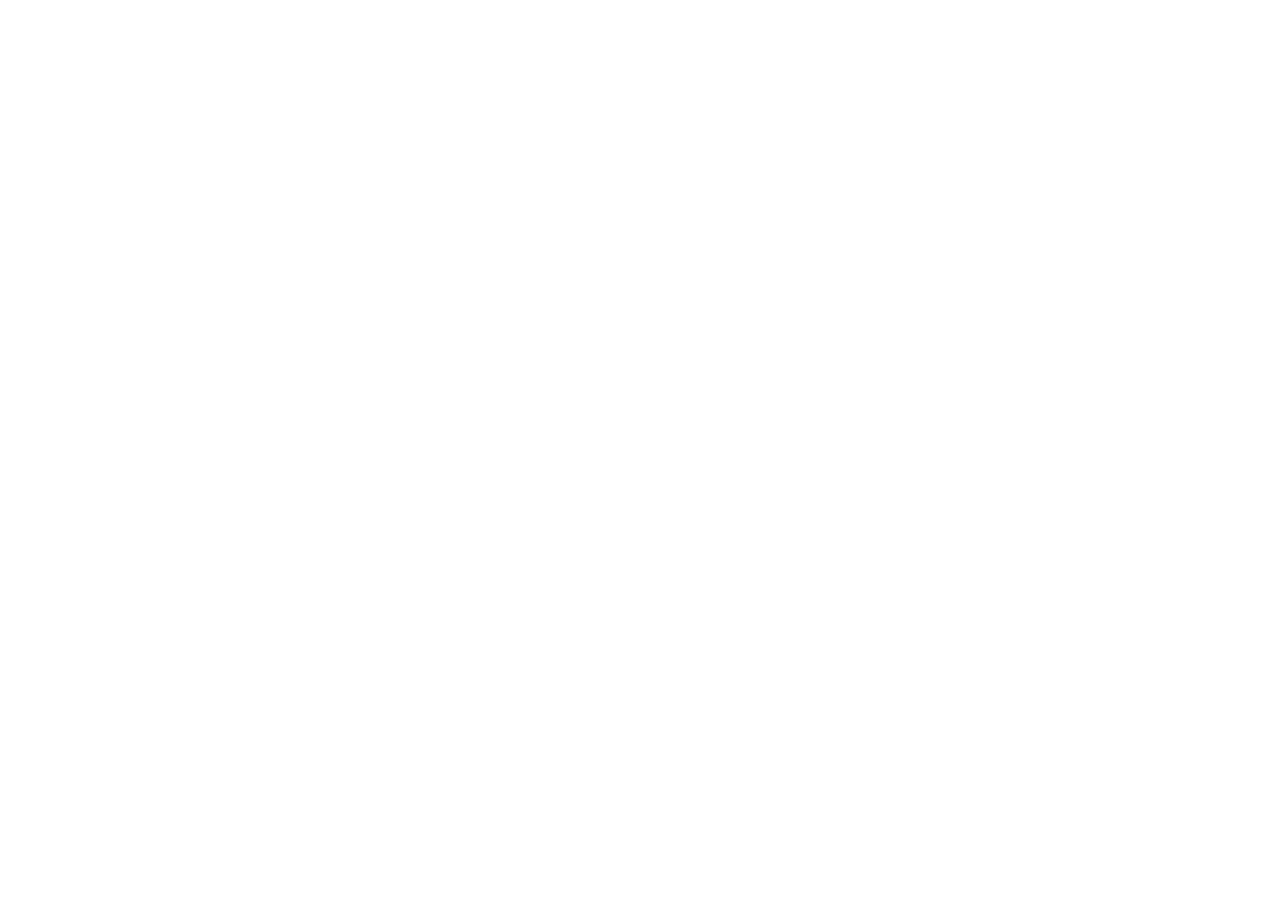
==== index.html @ f49a2af9 "added images and svgs, finilize nav component" ====
<!DOCTYPE html>
<html lang="en">
  <head>
    <meta charset="UTF-8" />
    <meta http-equiv="X-UA-Compatible" content="IE=edge" />
    <meta name="viewport" content="width=device-width, initial-scale=1.0" />
    <title>Document</title>
  </head>
  <body></body>
</html>
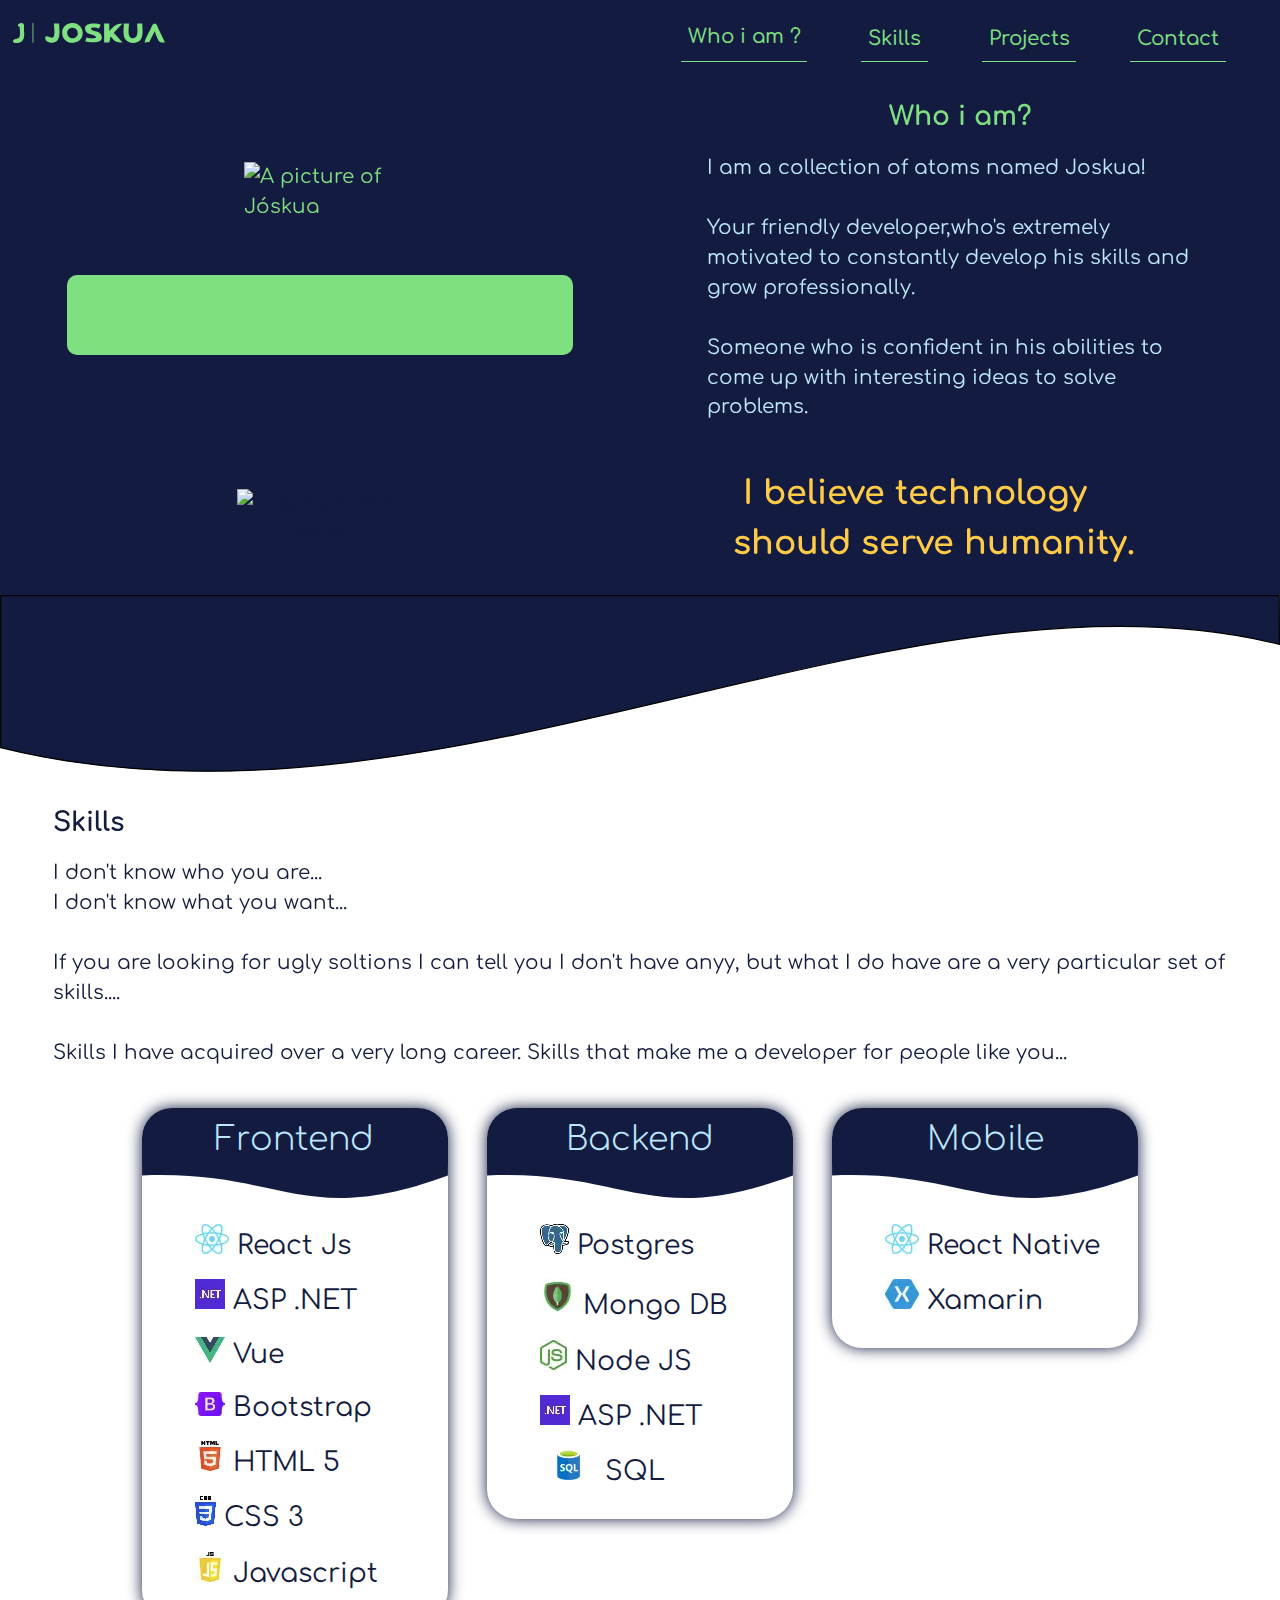
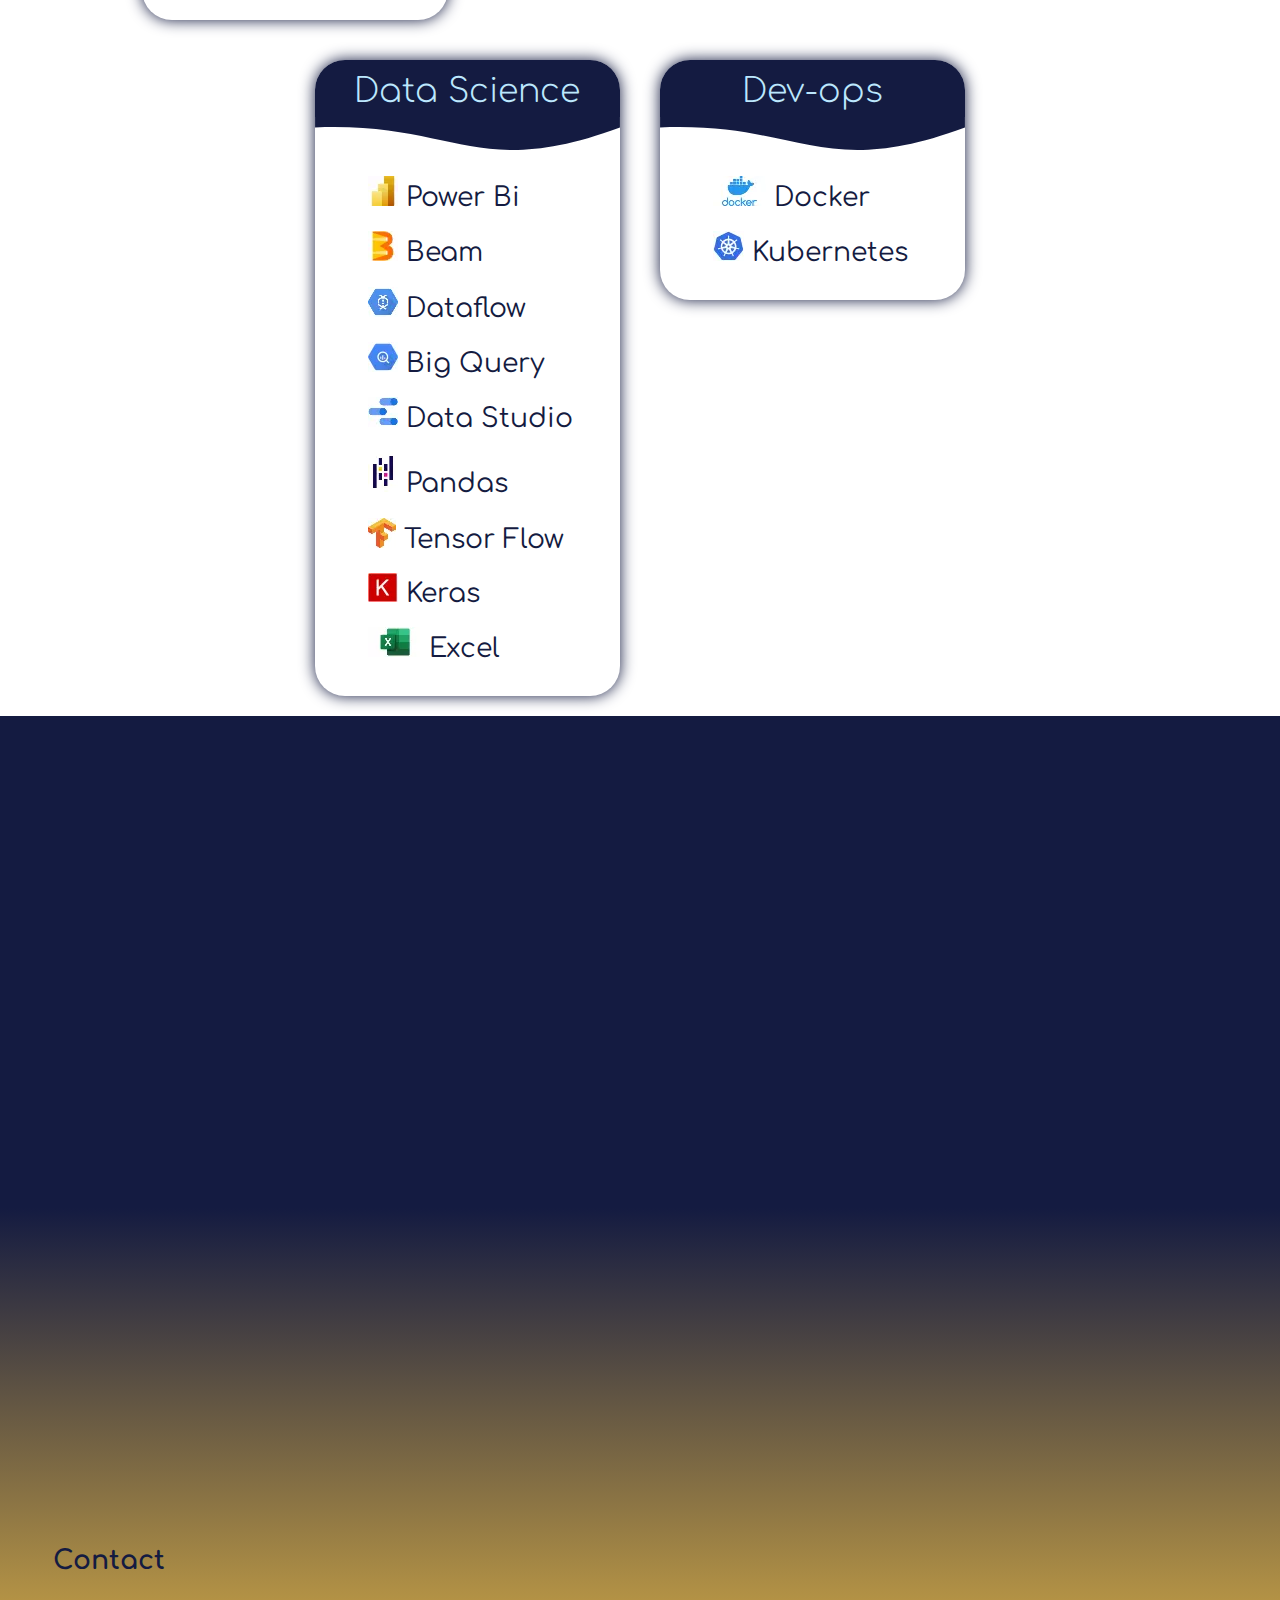
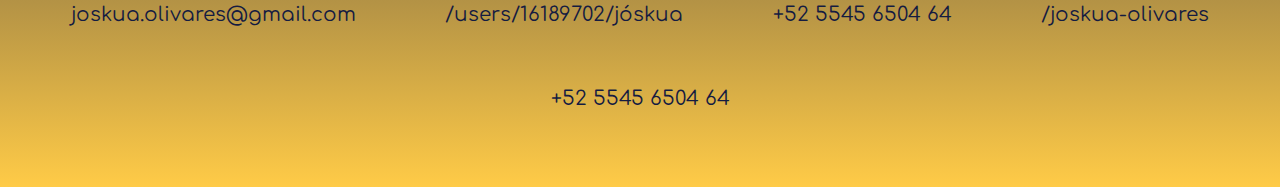
==== commit e4d2d02a: "Styled the see code link" ====
--- a/index.html
+++ b/index.html
@@ -4,7 +4,559 @@
     <meta charset="UTF-8" />
     <meta http-equiv="X-UA-Compatible" content="IE=edge" />
     <meta name="viewport" content="width=device-width, initial-scale=1.0" />
-    <title>Document</title>
+
+    <link rel="stylesheet" href="css/normalize.css" />
+    <link rel="stylesheet" href="css/styles.css" />
+    <link href="https://unpkg.com/aos@2.3.1/dist/aos.css" rel="stylesheet" />
+    <link rel="preconnect" href="https://fonts.googleapis.com" />
+    <link rel="preconnect" href="https://fonts.gstatic.com" crossorigin />
+    <link
+      href="https://fonts.googleapis.com/css2?family=Comfortaa:wght@400;700&display=swap"
+      rel="stylesheet"
+    />
+    <script
+      src="https://kit.fontawesome.com/46cba54057.js"
+      crossorigin="anonymous"
+    ></script>
+
+    <title>Joskua WebDev</title>
   </head>
-  <body></body>
+  <body>
+    <nav class="nav collapsible">
+      <a href="/">
+        <img src="svg/joskua-logo.svg" alt="Joskua Logo" class="logo" />
+      </a>
+      <span class="collapsible__toggler"
+        ><i class="fa-solid fa-bars fa-2x nav__toggler"></i
+      ></span>
+      <ul class="list nav__list collapsible__content">
+        <li class="nav__item">
+          <i class="fa-solid fa-user-astronaut fa-2x"></i>
+          <a href="#who-i-am">Who i am ?</a>
+        </li>
+        <li class="nav__item">
+          <i class="fa-solid fa-list-check fa-2x"></i>
+          <a href="#skills">Skills</a>
+        </li>
+        <li class="nav__item">
+          <i class="fa-solid fa-bars-progress fa-2x"></i>
+          <a href="#projects">Projects</a>
+        </li>
+        <li class="nav__item">
+          <i class="fa-solid fa-diagram-project fa-2x"></i>
+          <a href="#contact">Contact</a>
+        </li>
+      </ul>
+    </nav>
+
+    <section class="who-i-am">
+      <div class="grid grid--cols-2">
+        <artticle class="my-picture" data-aos="fade-right">
+          <div class="profile-box">
+            <div class="profile-box__image">
+              <div class="profile-box__image-wrapper-horizontal">
+                <div class="profile-box__image-wrapper-vertical">
+                  <img
+                    class="image"
+                    src="images/joskua-selfie@2x.webp"
+                    alt="A picture of Jóskua"
+                    srcset="
+                      images/joskua-selfie@2x.webp 2x,
+                      images/joskua-selfie@3x.webp 3x
+                    "
+                  />
+                  <img class="ring-one rotate" src="svg/ring-one.svg" alt="" />
+                  <img
+                    class="ring-two rotate--slow"
+                    src="svg/ring-one.svg"
+                    alt=""
+                  />
+                </div>
+              </div>
+            </div>
+            <div class="bottom-rectangle"></div>
+          </div>
+        </artticle>
+        <artticle class="my-info" data-aos="fade-left">
+          <h2 class="my-info__title" id="who-i-am">
+            <i class="fa-solid fa-user-astronaut fa-1x"></i> Who i am?
+          </h2>
+          <p class="my-info__text">
+            I am a collection of atoms named Joskua!<br />
+            <br />
+            Your friendly developer,who's extremely motivated to constantly
+            develop his skills and grow professionally.<br />
+            <br />
+            Someone who is confident in his abilities to come up with
+            interesting ideas to solve problems.
+          </p>
+        </artticle>
+      </div>
+    </section>
+
+    <section class="quote">
+      <div class="grid grid--cols-2">
+        <article class="quote__image-box" data-aos="fade-right">
+          <img src="svg/robot.svg" alt="A picture of a robot" />
+        </article>
+        <article class="quote__text-box" data-aos="fade-left">
+          <h3 class="quote__text">
+            <img src="svg/quote.svg" alt="" />
+            I believe technology should serve humanity.
+          </h3>
+        </article>
+      </div>
+    </section>
+
+    <img class="top-wave" src="svg/top-wave.svg" alt="" />
+
+    <section class="skills">
+      <article class="skills__title" data-aos="fade-up-right">
+        <h2 id="skills">
+          <i class="fa-solid fa-list-check fa-1x"></i>
+          Skills
+        </h2>
+        <p>
+          I don't know who you are... <br />
+          I don't know what you want... <br /><br />
+          If you are looking for ugly soltions I can tell you I don't have anyy,
+          but what I do have are a very particular set of skills....
+          <br /><br />
+          Skills I have acquired over a very long career. Skills that make me a
+          developer for people like you...
+        </p>
+      </article>
+      <article class="skills__cards">
+        <div class="skill">
+          <div class="card">
+            <header class="card__header">
+              <h3 class="skill__title">Frontend</h3>
+            </header>
+            <img class="waves" src="/svg/card-wave.svg" alt="" />
+            <div class="card__body">
+              <ul class="list">
+                <li class="skill__item">
+                  <img
+                    src="/images/react-logo.webp"
+                    alt="React Js logo"
+                    srcset="
+                      /images/react-logo.webp,
+                      /images/react-logo@2x.webp 2x,
+                      /images/react-logo@3x.webp 3x
+                    "
+                  />
+                  React Js
+                </li>
+                <li class="skill__item icon--beam">
+                  <img
+                    src="/images/net-logo.webp"
+                    alt="Apache net Logo"
+                    srcset="
+                      /images/net-logo.webp,
+                      /images/net-logo@2x.webp 2x,
+                      /images/net-logo@3x.webp 3x
+                    "
+                  />
+                  ASP .NET
+                </li>
+                <li class="skill__item">
+                  <img
+                    src="/images/vue-logo.webp"
+                    alt="Vue Logo"
+                    srcset="
+                      /images/vue-logo.webp,
+                      /images/vue-logo@2x.webp 2x,
+                      /images/vue-logo@3x.webp 3x
+                    "
+                  />
+                  Vue
+                </li>
+                <li class="skill__item">
+                  <img
+                    src="/images/bootstrap-logo.webp"
+                    alt="Google Bootstrap Logo"
+                    srcset="
+                      /images/bootstrap-logo.webp,
+                      /images/bootstrap-logo@2x.webp 2x,
+                      /images/bootstrap-logo@3x.webp 3x
+                    "
+                  />
+                  Bootstrap
+                </li>
+                <li class="skill__item">
+                  <img
+                    src="/images/html-logo.webp"
+                    alt="HTML 5 Logo"
+                    srcset="
+                      /images/html-logo.webp,
+                      /images/html-logo@2x.webp 2x,
+                      /images/html-logo@3x.webp 3x
+                    "
+                  />
+                  HTML 5
+                </li>
+                <li class="skill__item">
+                  <img
+                    src="/images/css-logo.webp"
+                    alt="CSS3 Logo"
+                    srcset="
+                      /images/css-logo.webp,
+                      /images/css-logo@2x.webp 2x,
+                      /images/css-logo@3x.webp 3x
+                    "
+                  />
+                  CSS 3
+                </li>
+                <li class="skill__item">
+                  <img
+                    src="/images/java-logo.webp"
+                    alt="Javascript Logo"
+                    srcset="
+                      /images/java-logo.webp,
+                      /images/java-logo@2x.webp 2x,
+                      /images/java-logo@3x.webp 3x
+                    "
+                  />
+                  Javascript
+                </li>
+              </ul>
+            </div>
+          </div>
+        </div>
+
+        <div class="skill">
+          <div class="card">
+            <header class="card__header">
+              <h3 class="skill__title">Backend</h3>
+            </header>
+            <img class="waves" src="/svg/card-wave.svg" alt="" />
+            <div class="card__body">
+              <ul class="list">
+                <li class="skill__item">
+                  <img
+                    src="/images/postgres-logo.webp"
+                    alt="Postgres logo"
+                    srcset="
+                      /images/postgres-logo.webp,
+                      /images/postgres-logo@2x.webp 2x,
+                      /images/postgres-logo@3x.webp 3x
+                    "
+                  />
+                  Postgres
+                </li>
+                <li class="skill__item icon--beam">
+                  <img
+                    src="/images/mongodb-logo.webp"
+                    alt="Mongo db Logo"
+                    srcset="
+                      /images/mongodb-logo.webp,
+                      /images/mongodb-logo@2x.webp 2x,
+                      /images/mongodb-logo@3x.webp 3x
+                    "
+                  />
+                  Mongo DB
+                </li>
+                <li class="skill__item">
+                  <img
+                    src="/images/node-logo.webp"
+                    alt="Node JS Logo"
+                    srcset="
+                      /images/node-logo.webp,
+                      /images/node-logo@2x.webp 2x,
+                      /images/node-logo@3x.webp 3x
+                    "
+                  />
+                  Node JS
+                </li>
+                <li class="skill__item icon--beam">
+                  <img
+                    src="/images/net-logo.webp"
+                    alt="Apache net Logo"
+                    srcset="
+                      /images/net-logo.webp,
+                      /images/net-logo@2x.webp 2x,
+                      /images/net-logo@3x.webp 3x
+                    "
+                  />
+                  ASP .NET
+                </li>
+                <li class="skill__item">
+                  <img
+                    src="/images/sql-logo.webp"
+                    alt="SQL Logo"
+                    srcset="
+                      /images/sql-logo.webp,
+                      /images/sql-logo@2x.webp 2x,
+                      /images/sql-logo@3x.webp 3x
+                    "
+                  />
+                  SQL
+                </li>
+              </ul>
+            </div>
+          </div>
+        </div>
+
+        <div class="skill">
+          <div class="card">
+            <header class="card__header">
+              <h3 class="skill__title">Mobile</h3>
+            </header>
+            <img class="waves" src="/svg/card-wave.svg" alt="" />
+            <div class="card__body">
+              <ul class="list">
+                <li class="skill__item">
+                  <img
+                    src="/images/react-logo.webp"
+                    alt="React Js logo"
+                    srcset="
+                      /images/react-logo.webp,
+                      /images/react-logo@2x.webp 2x,
+                      /images/react-logo@3x.webp 3x
+                    "
+                  />
+                  React Native
+                </li>
+                <li class="skill__item icon--beam">
+                  <img
+                    src="/images/xamarin-logo.webp"
+                    alt="Xamarin Logo"
+                    srcset="
+                      /images/xamarin-logo.webp,
+                      /images/xamarin-logo@2x.webp 2x,
+                      /images/xamarin-logo@3x.webp 3x
+                    "
+                  />
+                  Xamarin
+                </li>
+              </ul>
+            </div>
+          </div>
+        </div>
+
+        <div class="skill">
+          <div class="card">
+            <header class="card__header">
+              <h3 class="skill__title">Data Science</h3>
+            </header>
+            <img class="waves" src="/svg/card-wave.svg" alt="" />
+            <div class="card__body">
+              <ul class="list">
+                <li class="skill__item">
+                  <img
+                    src="/images/powerbi-logo.webp"
+                    alt="Power Bi logo"
+                    srcset="
+                      /images/powerbi-logo.webp,
+                      /images/powerbi-logo@2x.webp 2x,
+                      /images/powerbi-logo@3x.webp 3x
+                    "
+                  />
+                  Power Bi
+                </li>
+                <li class="skill__item icon--beam">
+                  <img
+                    src="/images/beam-logo.webp"
+                    alt="Apache Beam Logo"
+                    srcset="
+                      /images/beam-logo.webp,
+                      /images/beam-logo@2x.webp 2x,
+                      /images/beam-logo@3x.webp 3x
+                    "
+                  />
+                  Beam
+                </li>
+                <li class="skill__item">
+                  <img
+                    src="/images/dataflow-logo.webp"
+                    alt="Google Dataflow Logo"
+                    srcset="
+                      /images/dataflow-logo.webp,
+                      /images/dataflow-logo@2x.webp 2x,
+                      /images/dataflow-logo@3x.webp 3x
+                    "
+                  />
+                  Dataflow
+                </li>
+                <li class="skill__item">
+                  <img
+                    src="/images/bigquery-logo.webp"
+                    alt="Google Big Query Logo"
+                    srcset="
+                      /images/bigquery-logo.webp,
+                      /images/bigquery-logo@2x.webp 2x,
+                      /images/bigquery-logo@3x.webp 3x
+                    "
+                  />
+                  Big Query
+                </li>
+                <li class="skill__item">
+                  <img
+                    src="/images/datastudio-logo.webp"
+                    alt="Google Big Query Logo"
+                    srcset="
+                      /images/datastudio-logo.webp,
+                      /images/datastudio-logo@2x.webp 2x,
+                      /images/datastudio-logo@3x.webp 3x
+                    "
+                  />
+                  Data Studio
+                </li>
+                <li class="skill__item">
+                  <img
+                    src="/images/pandas-logo.webp"
+                    alt="Google Big Query Logo"
+                    srcset="
+                      /images/pandas-logo.webp,
+                      /images/pandas-logo@2x.webp 2x,
+                      /images/pandas-logo@3x.webp 3x
+                    "
+                  />
+                  Pandas
+                </li>
+                <li class="skill__item">
+                  <img
+                    src="/images/tensorflow-logo.webp"
+                    alt="Google Big Query Logo"
+                    srcset="
+                      /images/tensorflow-logo.webp,
+                      /images/tensorflow-logo@2x.webp 2x,
+                      /images/tensorflow-logo@3x.webp 3x
+                    "
+                  />
+                  Tensor Flow
+                </li>
+                <li class="skill__item">
+                  <img
+                    src="/images/keras-logo.webp"
+                    alt="Google Big Query Logo"
+                    srcset="
+                      /images/keras-logo.webp,
+                      /images/keras-logo@2x.webp 2x,
+                      /images/keras-logo@3x.webp 3x
+                    "
+                  />
+                  Keras
+                </li>
+                <li class="skill__item">
+                  <img
+                    src="/images/excel-logo.webp"
+                    alt="Google Big Query Logo"
+                    srcset="
+                      /images/excel-logo.webp,
+                      /images/excel-logo@2x.webp 2x,
+                      /images/excel-logo@3x.webp 3x
+                    "
+                  />
+                  Excel
+                </li>
+              </ul>
+            </div>
+          </div>
+        </div>
+
+        <div class="skill">
+          <div class="card">
+            <header class="card__header">
+              <h3 class="skill__title">Dev-ops</h3>
+            </header>
+            <img class="waves" src="/svg/card-wave.svg" alt="" />
+            <div class="card__body">
+              <ul class="list">
+                <li class="skill__item">
+                  <img
+                    src="/images/docker-logo.webp"
+                    alt="Docker logo"
+                    srcset="
+                      /images/docker-logo.webp,
+                      /images/docker-logo@2x.webp 2x,
+                      /images/docker-logo@3x.webp 3x
+                    "
+                  />
+                  Docker
+                </li>
+                <li class="skill__item icon--beam">
+                  <img
+                    src="/images/kubernetes-logo.webp"
+                    alt="Kubernetes Logo"
+                    srcset="
+                      /images/kubernetes-logo.webp,
+                      /images/kubernetes-logo@2x.webp 2x,
+                      /images/kubernetes-logo@3x.webp 3x
+                    "
+                  />
+                  Kubernetes
+                </li>
+              </ul>
+            </div>
+          </div>
+        </div>
+      </article>
+    </section>
+
+    <img class="bottom-wave" src="svg/bottom-wave.svg" alt="" />
+    <section class="projects">
+      <h2 class="projects__title indent" id="projects" data-aos="fade-up-right">
+        <i class="fa-solid fa-gears fa-1x"></i> Projects
+      </h2>
+      <p class="projects__text indent" data-aos="fade-up-right">
+        Many live projects jet to come!
+      </p>
+      <div class="top-crack">
+        <div class="top-crack__top-filler"></div>
+        <a
+          href="https://github.com/joskuapk/joskuapk.github.io"
+          class="top-crack__text"
+        >
+          Click or tap to see the code of this website
+        </a>
+        <img class="bottom-crack" src="svg/bottom-crack.svg" alt="" />
+      </div>
+      <div class="project__imgs" data-aos="zoom-in">
+        <img src="svg/pizza.svg" alt="" />
+        <img src="svg/progess.svg" alt="" />
+      </div>
+    </section>
+
+    <footer>
+      <h2 class="footer-title" id="contact">
+        <i class="fa-solid fa-diagram-project fa-1x"></i>Contact
+      </h2>
+      <ul class="list contact-list">
+        <li class="contact-list__item">
+          <i class="fa-regular fa-envelope 1x"></i>
+          <a href="mailto:joskua.olivares@gmail.com"
+            >joskua.olivares@gmail.com</a
+          >
+        </li>
+        <li class="contact-list__item">
+          <i class="fa-brands fa-stack-overflow 1x"></i>
+          <a href="https://stackoverflow.com/users/16189702/j%c3%b3skua"
+            >/users/16189702/jóskua</a
+          >
+        </li>
+        <li class="contact-list__item">
+          <i class="fa-brands fa-whatsapp 1x"></i>
+          <a href="https://api.whatsapp.com/send?phone=0525545650464"
+            >+52 5545 6504 64</a
+          >
+        </li>
+        <li class="contact-list__item">
+          <i class="fa-brands fa-linkedin 1x"></i>
+          <a href="https://www.linkedin.com/in/joskua-olivares/"
+            >/joskua-olivares</a
+          >
+        </li>
+        <li class="contact-list__item">
+          <i class="fa-solid fa-square-phone 1x"></i>
+          <a href="tel:+525545650464">+52 5545 6504 64</a>
+        </li>
+      </ul>
+    </footer>
+    <script src="js/main.js"></script>
+    <script src="https://unpkg.com/aos@2.3.1/dist/aos.js"></script>
+    <script>
+      AOS.init();
+    </script>
+  </body>
 </html>
--- a/css/styles.css
+++ b/css/styles.css
@@ -0,0 +1,475 @@
+/* Colors */
+:root {
+  --color-chicken-yellow: #ffcb47;
+  --color-deep-blue: #141b41;
+  --color-lemon-green: #7ee081;
+  --color-light-blue: #bce7fd;
+}
+
+* {
+  box-sizing: border-box;
+}
+/* Typography */
+html {
+  /* 62.5% of 15px (Browser default) = 10px is the root element size*/
+  font-size: 41.6%;
+  line-height: 1.5;
+  scroll-behavior: smooth;
+}
+
+body {
+  color: var(--color-deep-blue);
+  font-family: Comfortaa, Arial, Helvetica, sans-serif;
+  font-size: 3rem;
+}
+
+h2,
+h3 {
+  margin-bottom: 2.4rem;
+}
+
+h2 {
+  font-size: 4rem;
+}
+
+h3 {
+  font-size: 5rem;
+}
+
+p {
+  margin-top: 0;
+}
+
+@media screen and (min-width: 1024px) {
+  /* Font size media query */
+}
+
+/*Links */
+a {
+  text-decoration: none;
+  color: inherit;
+}
+
+/*Lists*/
+.list {
+  list-style: none;
+  padding-left: 0;
+}
+
+.list--inline .list__item {
+  display: inline-block;
+  margin-right: 2rem;
+}
+
+/* Generic Cards */
+.card {
+  border-radius: 30px;
+  box-shadow: 0 0 15px 0 var(--color-deep-blue);
+  overflow: hidden;
+}
+
+.card__body {
+  padding: 0 1.5rem;
+  font-size: 4rem;
+}
+.card__header {
+  background-color: var(--color-deep-blue);
+  display: block;
+}
+
+.waves {
+  display: block;
+  width: 100%;
+}
+
+/*Skill Cards*/
+.skill {
+  max-width: 360px;
+  margin: 3rem;
+  transition: transform 0.2s ease-out;
+}
+.skill__title {
+  color: var(--color-light-blue);
+  margin: 0 auto;
+  padding-top: 1rem;
+
+  font-weight: 100;
+  text-align: center;
+}
+.skill:hover {
+  transform: scale(1.05);
+}
+
+.skill__item {
+  margin: 2rem auto;
+  padding-left: 15%;
+}
+
+/* Collapsibles */
+.collapsible__content {
+  max-height: 0;
+  overflow: hidden;
+  transition: max-height 0.3s;
+}
+.collapsible__toggler {
+  cursor: pointer;
+}
+.collapsible--extended .collapsible__toggler {
+  color: var(--color-light-blue);
+  border-color: var(--color-light-blue);
+}
+.collapsible--extended .collapsible__content {
+  max-height: 100vh;
+}
+
+/*Nav Bar*/
+.nav {
+  padding: 2rem;
+  background: var(--color-deep-blue);
+  display: flex;
+  justify-content: space-between;
+  align-items: center;
+  flex-wrap: wrap;
+  width: 100%;
+}
+
+.nav__list {
+  width: 100%;
+  background: linear-gradient(
+    var(--color-deep-blue),
+    var(--color-lemon-green) 30%
+  );
+  overflow: hidden;
+  border-radius: 0 0 30px 30px;
+  margin: 0;
+}
+
+.nav__item {
+  border-top: 4px solid var(--color-deep-blue);
+  display: flex;
+  justify-content: center;
+  align-items: center;
+  flex-wrap: nowrap;
+}
+.nav__item:first-child {
+  margin-top: 3rem;
+  border-top: none;
+}
+
+.nav__item:hover {
+  color: var(--color-light-blue);
+  transition: color 0.3s;
+}
+.nav__item > a {
+  margin: 1rem 4rem;
+  font-size: 4rem;
+  font-weight: 500;
+}
+
+.nav__toggler {
+  color: var(--color-lemon-green);
+  padding: 5px;
+  border-radius: 10px;
+  border: 2px solid;
+  border-color: var(--color-lemon-green);
+  transition: all 0.3s;
+}
+
+@media screen and (min-width: 768px) {
+  .collapsible__toggler {
+    display: none;
+  }
+
+  .nav__list {
+    width: 50%;
+    display: flex;
+    flex-wrap: nowrap;
+    color: var(--color-lemon-green);
+    background: var(--color-deep-blue);
+    font-size: 1.5rem;
+    max-height: 100vh;
+    justify-content: space-evenly;
+  }
+  .nav__item {
+    border-bottom: 1px solid var(--color-lemon-green);
+    margin-left: 2rem;
+  }
+  .nav__item:first-child {
+    margin: 0;
+  }
+  .nav__item > a {
+    margin: 1rem;
+    font-size: 3rem;
+  }
+}
+/* Profile box */
+.profile-box {
+  width: 100%;
+  position: relative;
+}
+.profile-box__image {
+  height: 150px;
+  bottom: 0;
+  display: flex;
+  justify-content: center;
+  align-items: flex-end;
+  position: relative;
+  z-index: 1;
+}
+.profile-box__image-wrapper-horizontal {
+  width: 30%;
+  height: 100%;
+  display: flex;
+  justify-content: center;
+  align-items: flex-end;
+  position: absolute;
+  bottom: -40px;
+}
+.profile-box__image-wrapper-vertical {
+  height: 95%;
+  width: 100%;
+  position: relative;
+  display: flex;
+  justify-content: center;
+  align-items: center;
+}
+
+.profile-box .image {
+  position: absolute;
+  height: 100%;
+}
+.profile-box .ring-one {
+  position: absolute;
+  height: 120%;
+}
+.profile-box .ring-two {
+  position: absolute;
+  height: 150%;
+}
+.profile-box > .bottom-rectangle {
+  width: 100%;
+  height: 80px;
+  background: var(--color-lemon-green);
+  border-radius: 10px;
+  position: relative;
+  bottom: -10px;
+  z-index: 0;
+}
+
+/* ENDLESS ROTATE */
+.rotate {
+  animation: rotate 1.5s linear infinite;
+}
+@keyframes rotate {
+  to {
+    transform: rotate(360deg);
+  }
+}
+.rotate--slow {
+  animation: rotate 2.5s linear infinite;
+}
+@keyframes rotate--slow {
+  to {
+    transform: rotate(360deg);
+  }
+}
+
+/* Grids */
+.grid {
+  display: grid;
+}
+
+@media screen and (min-width: 768px) {
+  .grid--cols-2 {
+    grid-template-columns: 1fr 1fr;
+  }
+}
+
+/* Section Who i Am?*/
+.who-i-am {
+  color: var(--color-lemon-green);
+  background: var(--color-deep-blue);
+}
+
+.who-i-am .my-picture {
+  padding: 6rem 10rem;
+}
+.who-i-am .my-info {
+  display: flex;
+  justify-content: center;
+  align-items: center;
+  flex-wrap: wrap;
+  padding: 0 10rem;
+}
+
+.my-info__title {
+  width: 100%;
+  text-align: center;
+}
+
+.my-info__text {
+  color: var(--color-light-blue);
+}
+
+/*Section quote*/
+.quote {
+  background: var(--color-deep-blue);
+}
+.quote__image-box {
+  padding: 5rem 0;
+  display: flex;
+  justify-content: center;
+  align-items: center;
+  text-align: center;
+  width: 100%;
+}
+.quote__image-box img {
+  width: 25rem;
+}
+.quote__text-box {
+  padding: 0 10rem;
+}
+.quote__text-box > img {
+  float: right;
+  margin: 8rem;
+  bottom: 0;
+}
+.quote__text {
+  margin: 4rem;
+  color: var(--color-chicken-yellow);
+}
+
+/* Top wave */
+.top-wave {
+  width: 100%;
+}
+
+/* Skills Section */
+.skills__cards {
+  display: flex;
+  flex-wrap: wrap;
+  justify-content: center;
+}
+.skills__title {
+  padding-left: 8rem;
+  width: 100%;
+  overflow: hidden;
+}
+.skills__title p {
+  width: 100%;
+  word-wrap: break-word;
+}
+
+/*Bottom wave*/
+.bottom-wave {
+  width: 100%;
+  display: block;
+}
+
+/* Crack-div */
+.top-crack {
+  background: url(/svg/top-crack.svg);
+  background-size: 100%;
+  background-repeat: no-repeat;
+  display: flex;
+  flex-direction: column;
+  justify-content: flex-end;
+  align-items: center;
+  text-align: center;
+  flex-wrap: nowrap;
+}
+.top-crack__top-filler {
+  height: 50px;
+  width: 100%;
+  color: orange;
+}
+.top-crack__text {
+  color: var(--color-deep-blue);
+  font-size: 4rem;
+  display: block;
+  margin: 0;
+  padding: 3rem;
+}
+.top-crack__text:hover {
+  color: azure;
+  font-size: 4.3rem;
+  transition: color 0.3s, font-size 0.2s;
+}
+.bottom-crack {
+  width: 100%;
+  display: block;
+}
+.top-crack__filler {
+  background-color: var(--color-deep-blue);
+  height: 100%;
+  width: 100%;
+}
+@media screen and (max-width: 320px) {
+  .top-crack__top-filler {
+    height: 25px;
+  }
+  .top-crack__text {
+    font-size: 3.5rem;
+  }
+}
+@media screen and (min-width: 768px) and (max-width: 1023px) {
+  .top-crack__top-filler {
+    height: 100px;
+  }
+}
+@media screen and (min-width: 1024px) {
+  .top-crack__top-filler {
+    height: 200px;
+  }
+}
+
+/*Section Projects*/
+.projects {
+  color: var(--color-lemon-green);
+  background: var(--color-deep-blue);
+}
+.projects__title {
+  margin-top: 0;
+}
+.projects__text {
+  color: var(--color-light-blue);
+}
+.indent {
+  padding-left: 8rem;
+}
+.project__imgs {
+  display: flex;
+  justify-content: center;
+  flex-wrap: wrap;
+}
+.project__imgs img {
+  margin: 8rem;
+}
+
+/*Footer*/
+footer {
+  background-image: linear-gradient(
+    var(--color-deep-blue),
+    var(--color-chicken-yellow)
+  );
+  color: var(--color-deep-blue);
+  padding: 8rem;
+  padding-top: 50rem;
+}
+
+footer h2 {
+  margin-top: 0;
+}
+
+.contact-list {
+  display: flex;
+  justify-content: space-around;
+  flex-wrap: wrap;
+  gap: 8rem;
+}
+
+.contact-list__item:hover {
+  color: azure;
+  font-size: 3.5rem;
+  transition: color 0.3s, font-size 0.2s;
+}
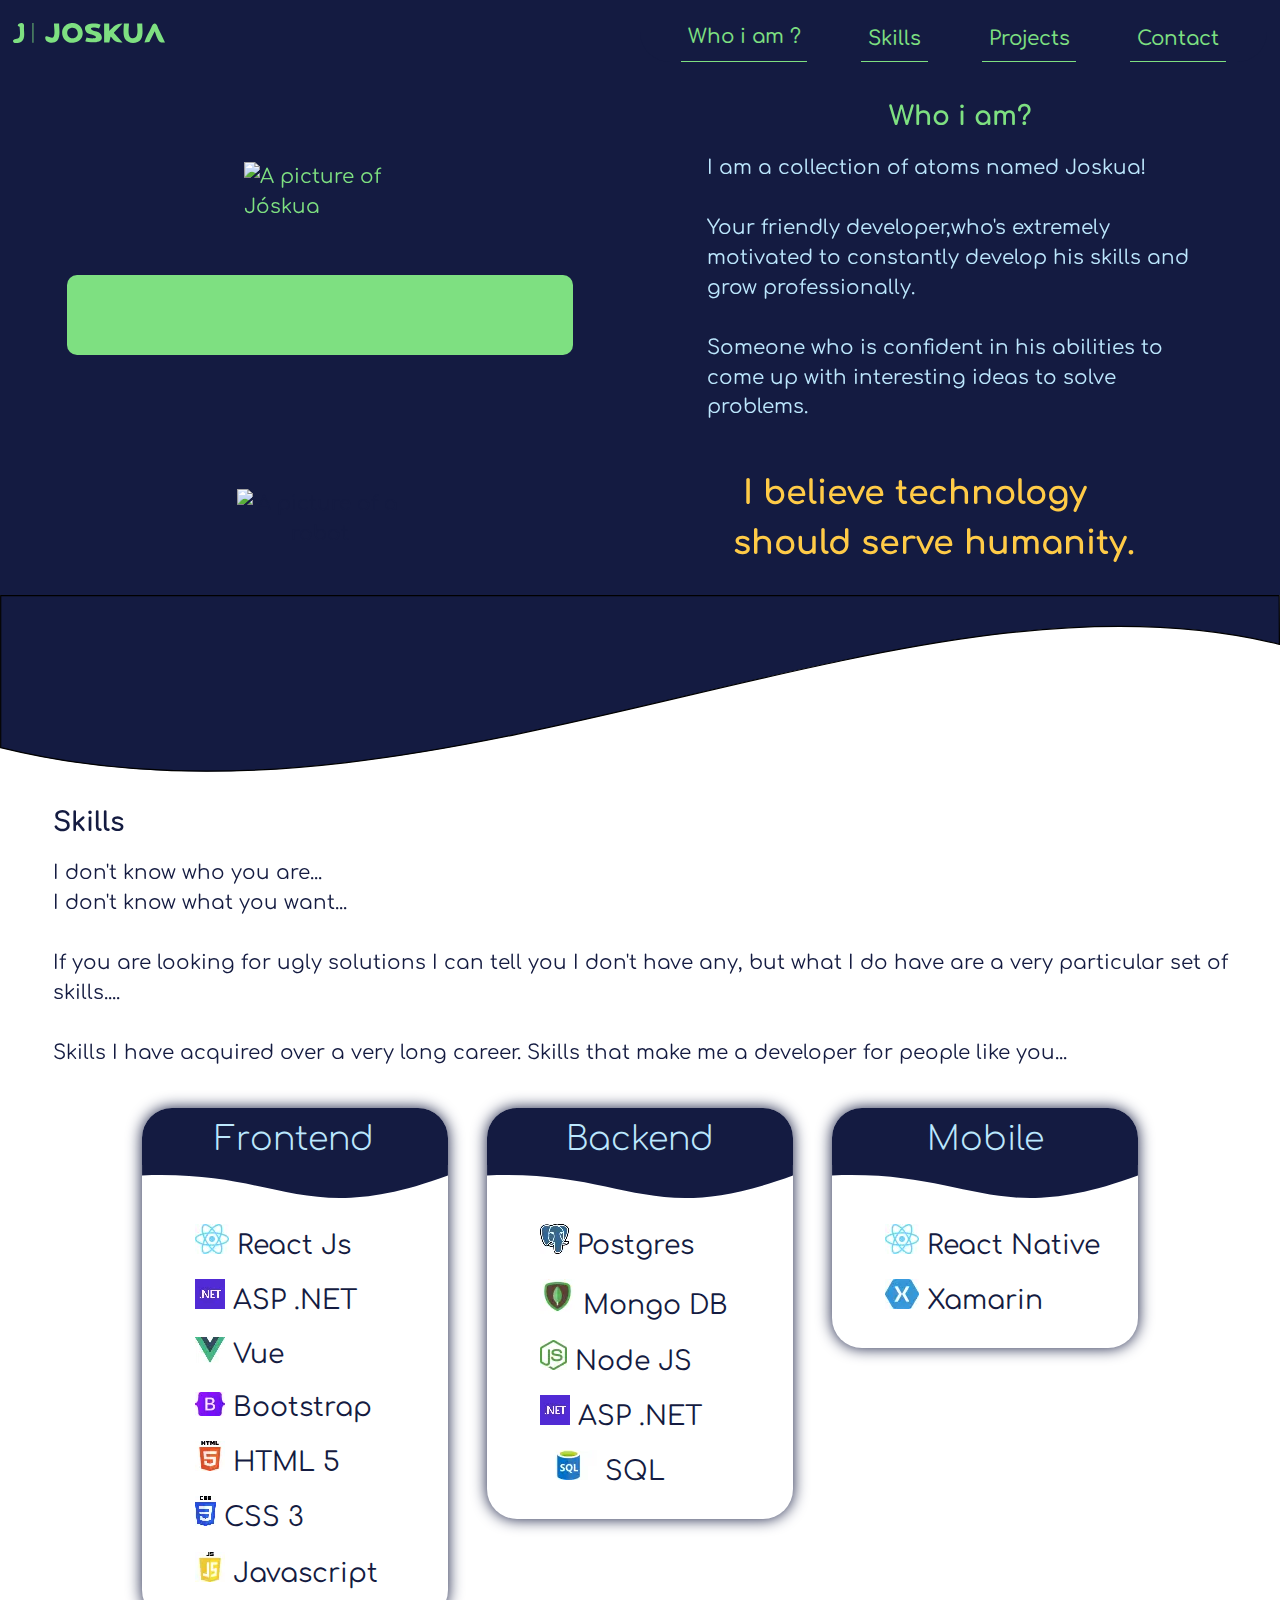
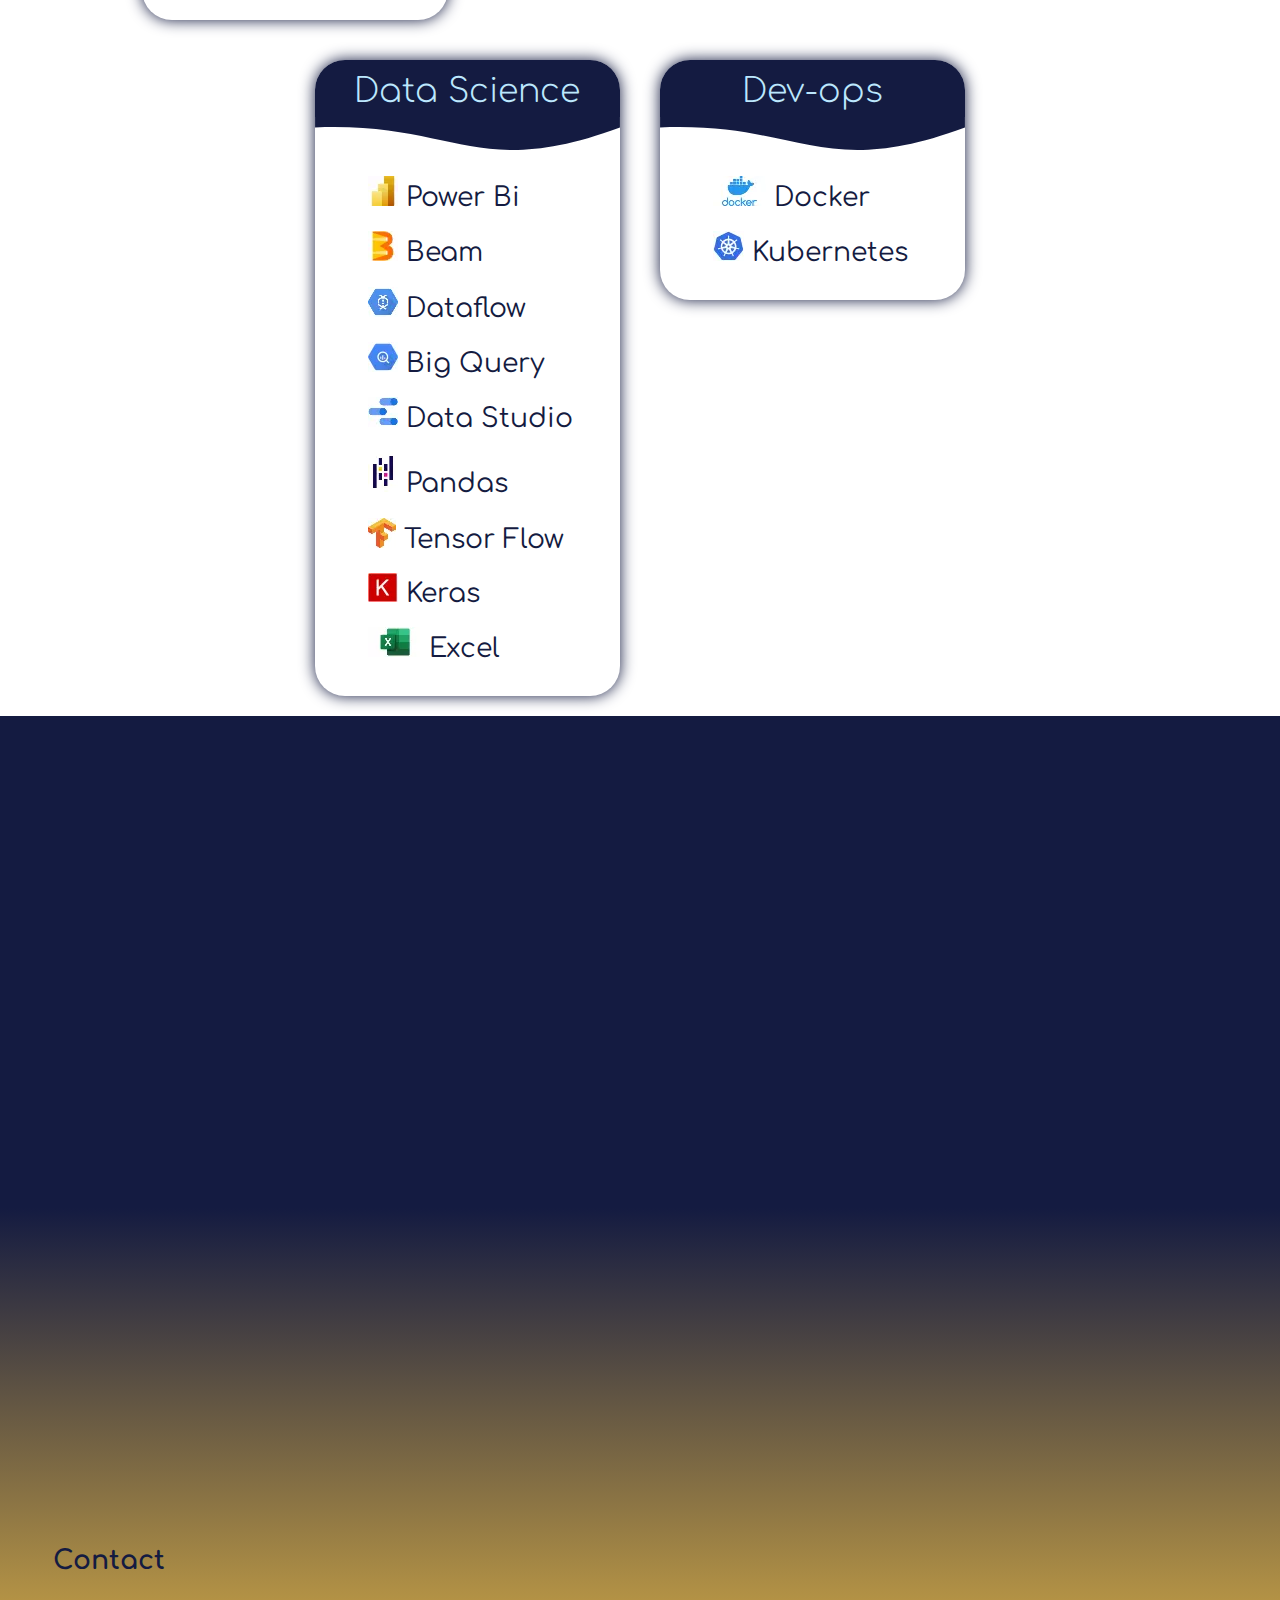
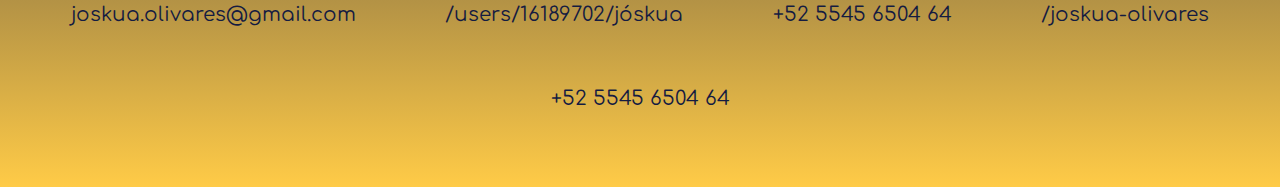
==== commit 76f2182d: "fixed typo" ====
--- a/index.html
+++ b/index.html
@@ -5,6 +5,7 @@
     <meta http-equiv="X-UA-Compatible" content="IE=edge" />
     <meta name="viewport" content="width=device-width, initial-scale=1.0" />
 
+    <link rel="icon" href="images/joskua-circleLogo.png" type="image/png" />
     <link rel="stylesheet" href="css/normalize.css" />
     <link rel="stylesheet" href="css/styles.css" />
     <link href="https://unpkg.com/aos@2.3.1/dist/aos.css" rel="stylesheet" />
@@ -119,7 +120,7 @@
         <p>
           I don't know who you are... <br />
           I don't know what you want... <br /><br />
-          If you are looking for ugly soltions I can tell you I don't have anyy,
+          If you are looking for ugly solutions I can tell you I don't have any,
           but what I do have are a very particular set of skills....
           <br /><br />
           Skills I have acquired over a very long career. Skills that make me a
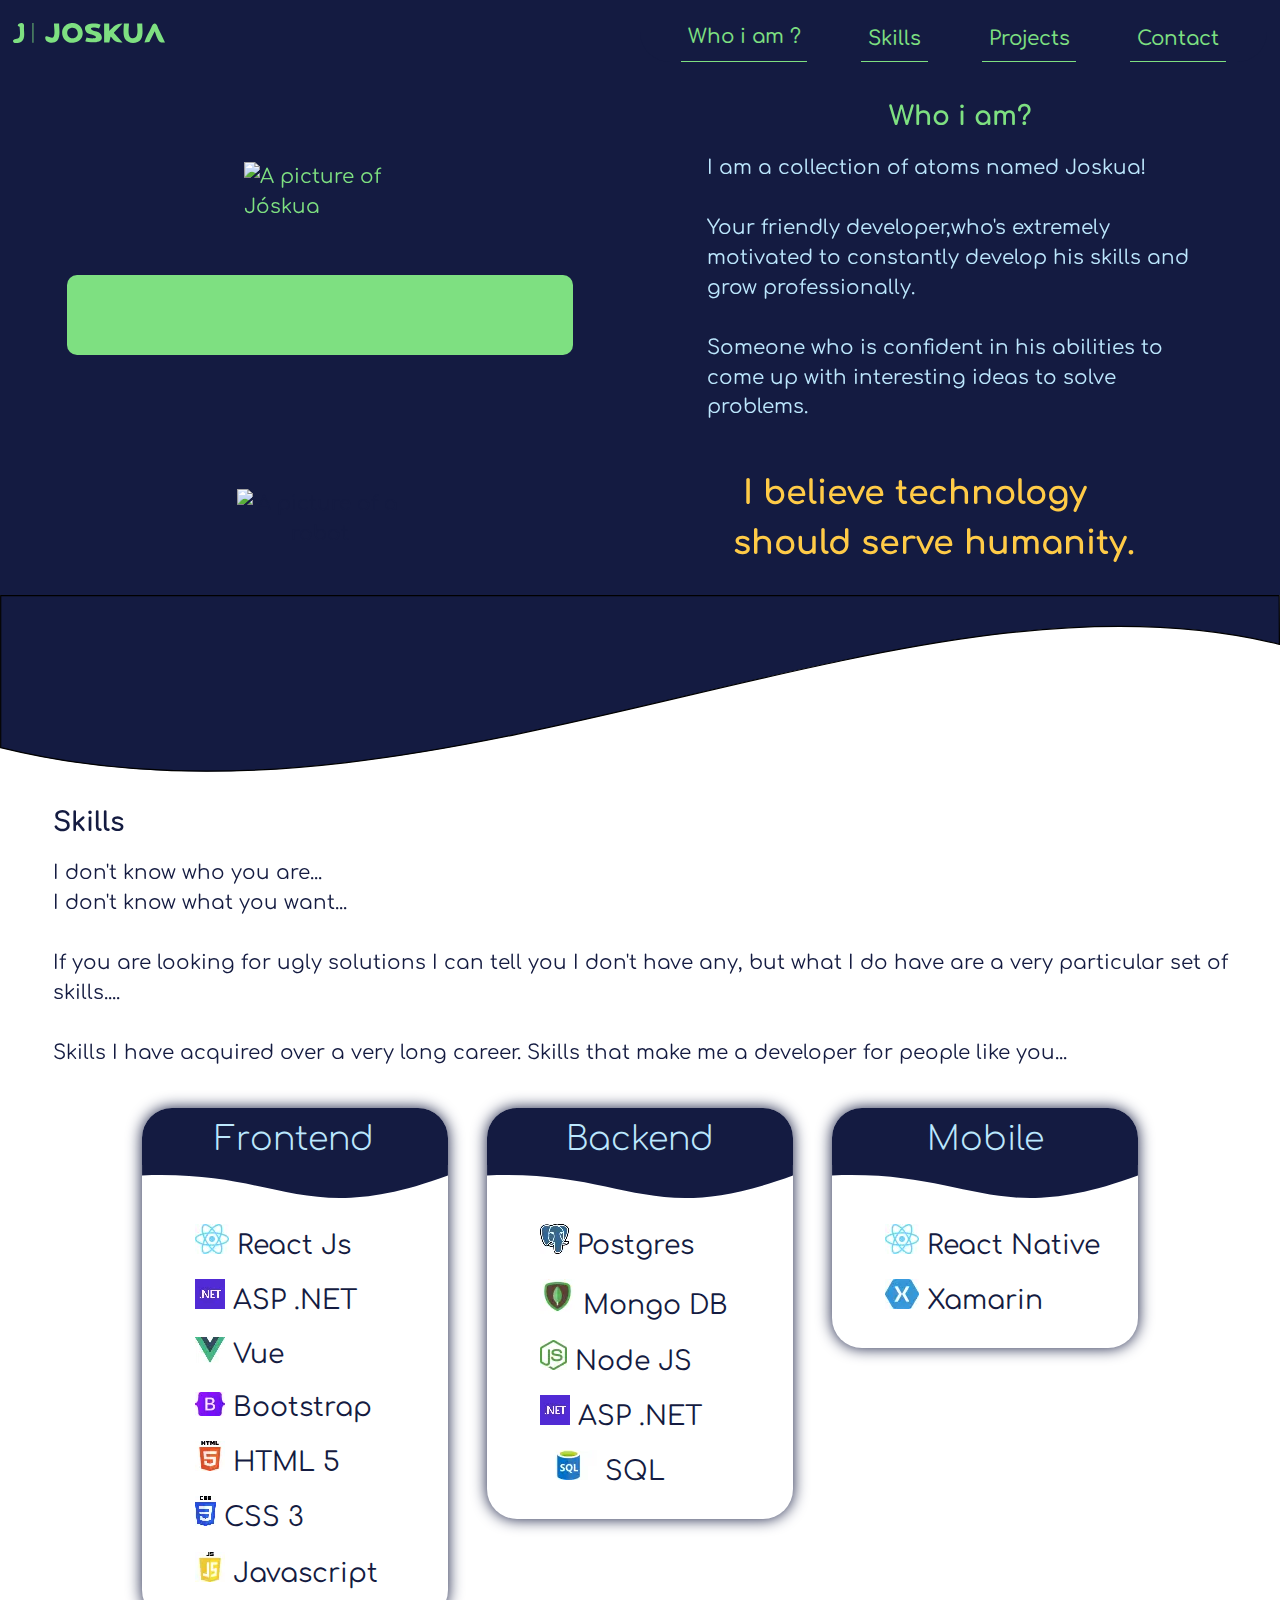
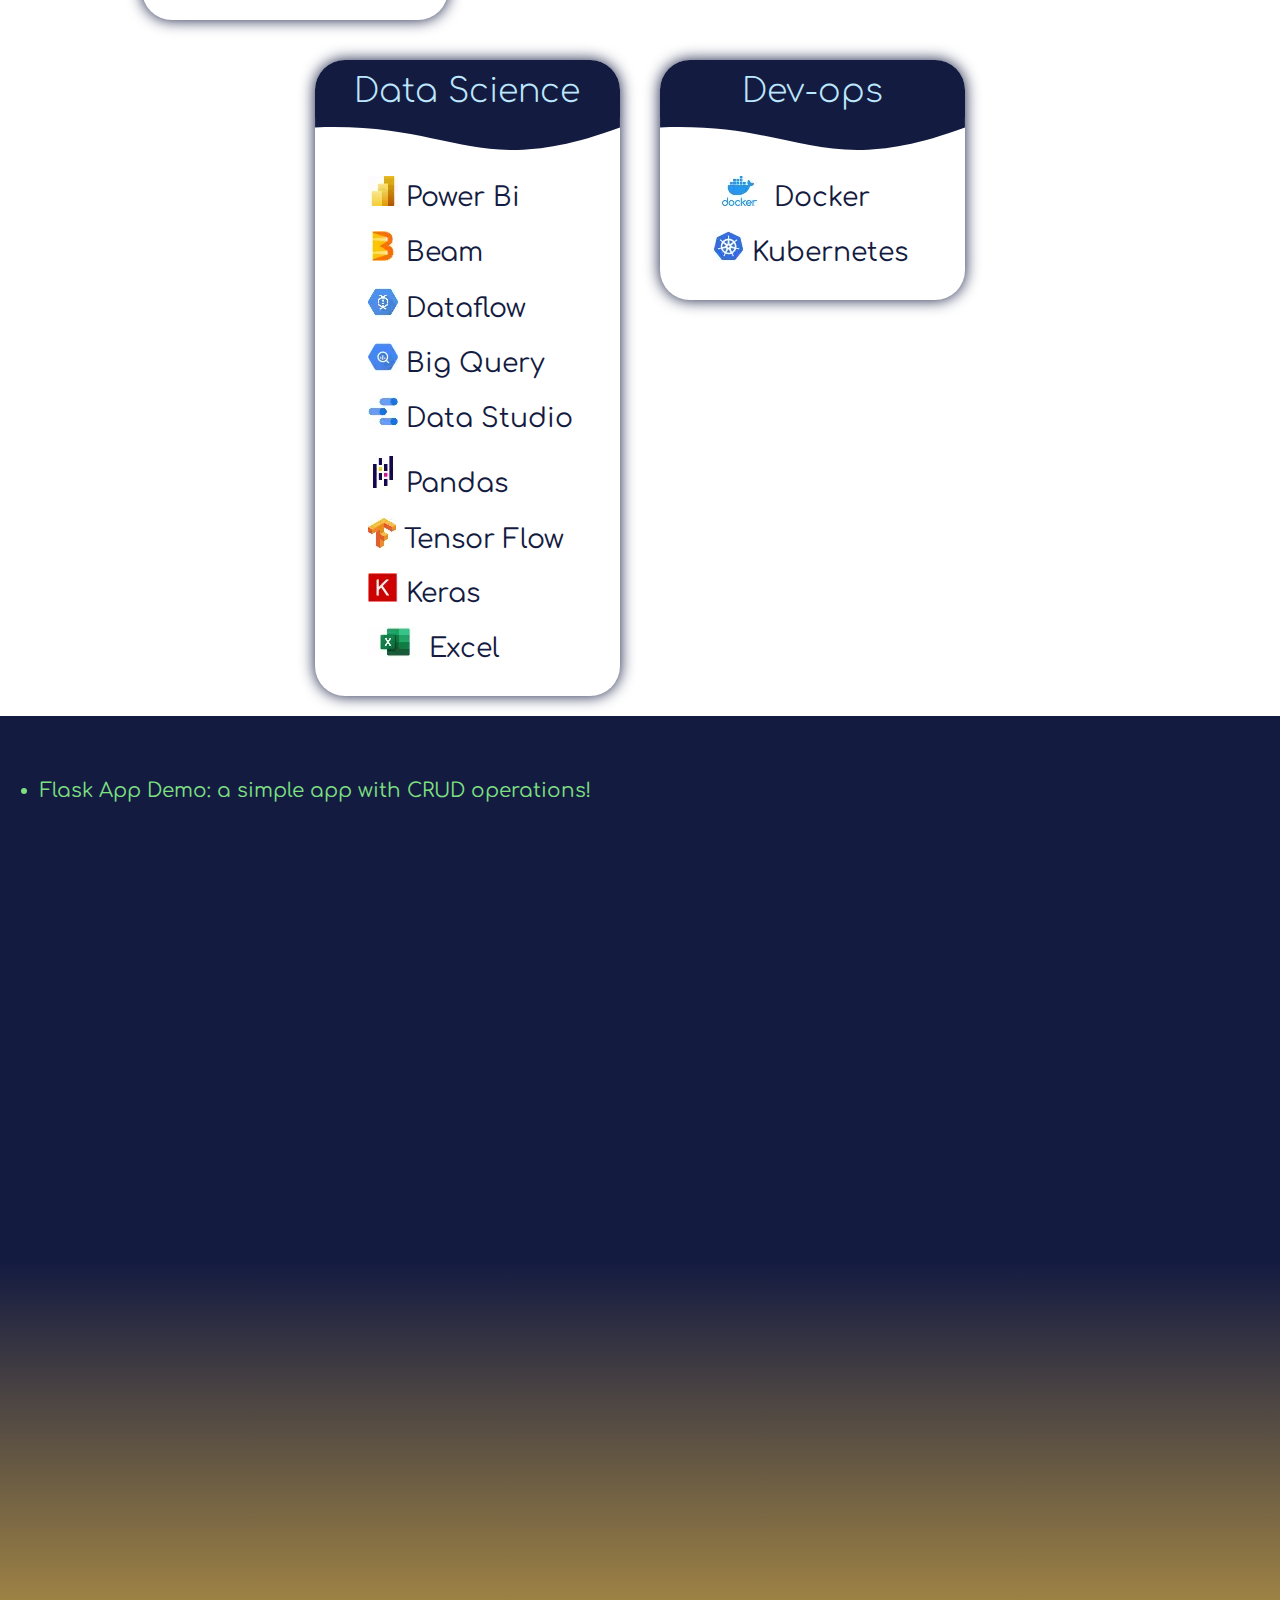
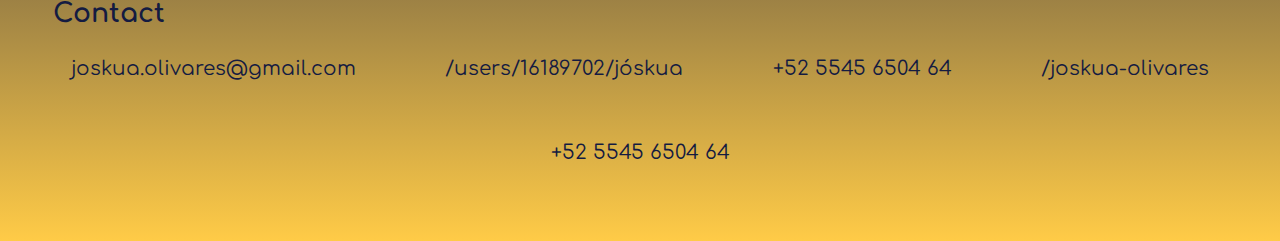
==== commit bcb30af2: "Added Flask App" ====
--- a/index.html
+++ b/index.html
@@ -500,6 +500,13 @@
       <h2 class="projects__title indent" id="projects" data-aos="fade-up-right">
         <i class="fa-solid fa-gears fa-1x"></i> Projects
       </h2>
+      <ul>
+        <li class="list__item">
+          <a href="https://joskuaflaskapp.herokuapp.com/"
+            >Flask App Demo: a simple app with CRUD operations!</a
+          >
+        </li>
+      </ul>
       <p class="projects__text indent" data-aos="fade-up-right">
         Many live projects jet to come!
       </p>
--- a/css/styles.css
+++ b/css/styles.css
@@ -59,6 +59,11 @@
 .list--inline .list__item {
   display: inline-block;
   margin-right: 2rem;
+}
+
+.list__item:hover {
+  color: var(--color-light-blue);
+  transition: color 0.3s;
 }
 
 /* Generic Cards */
